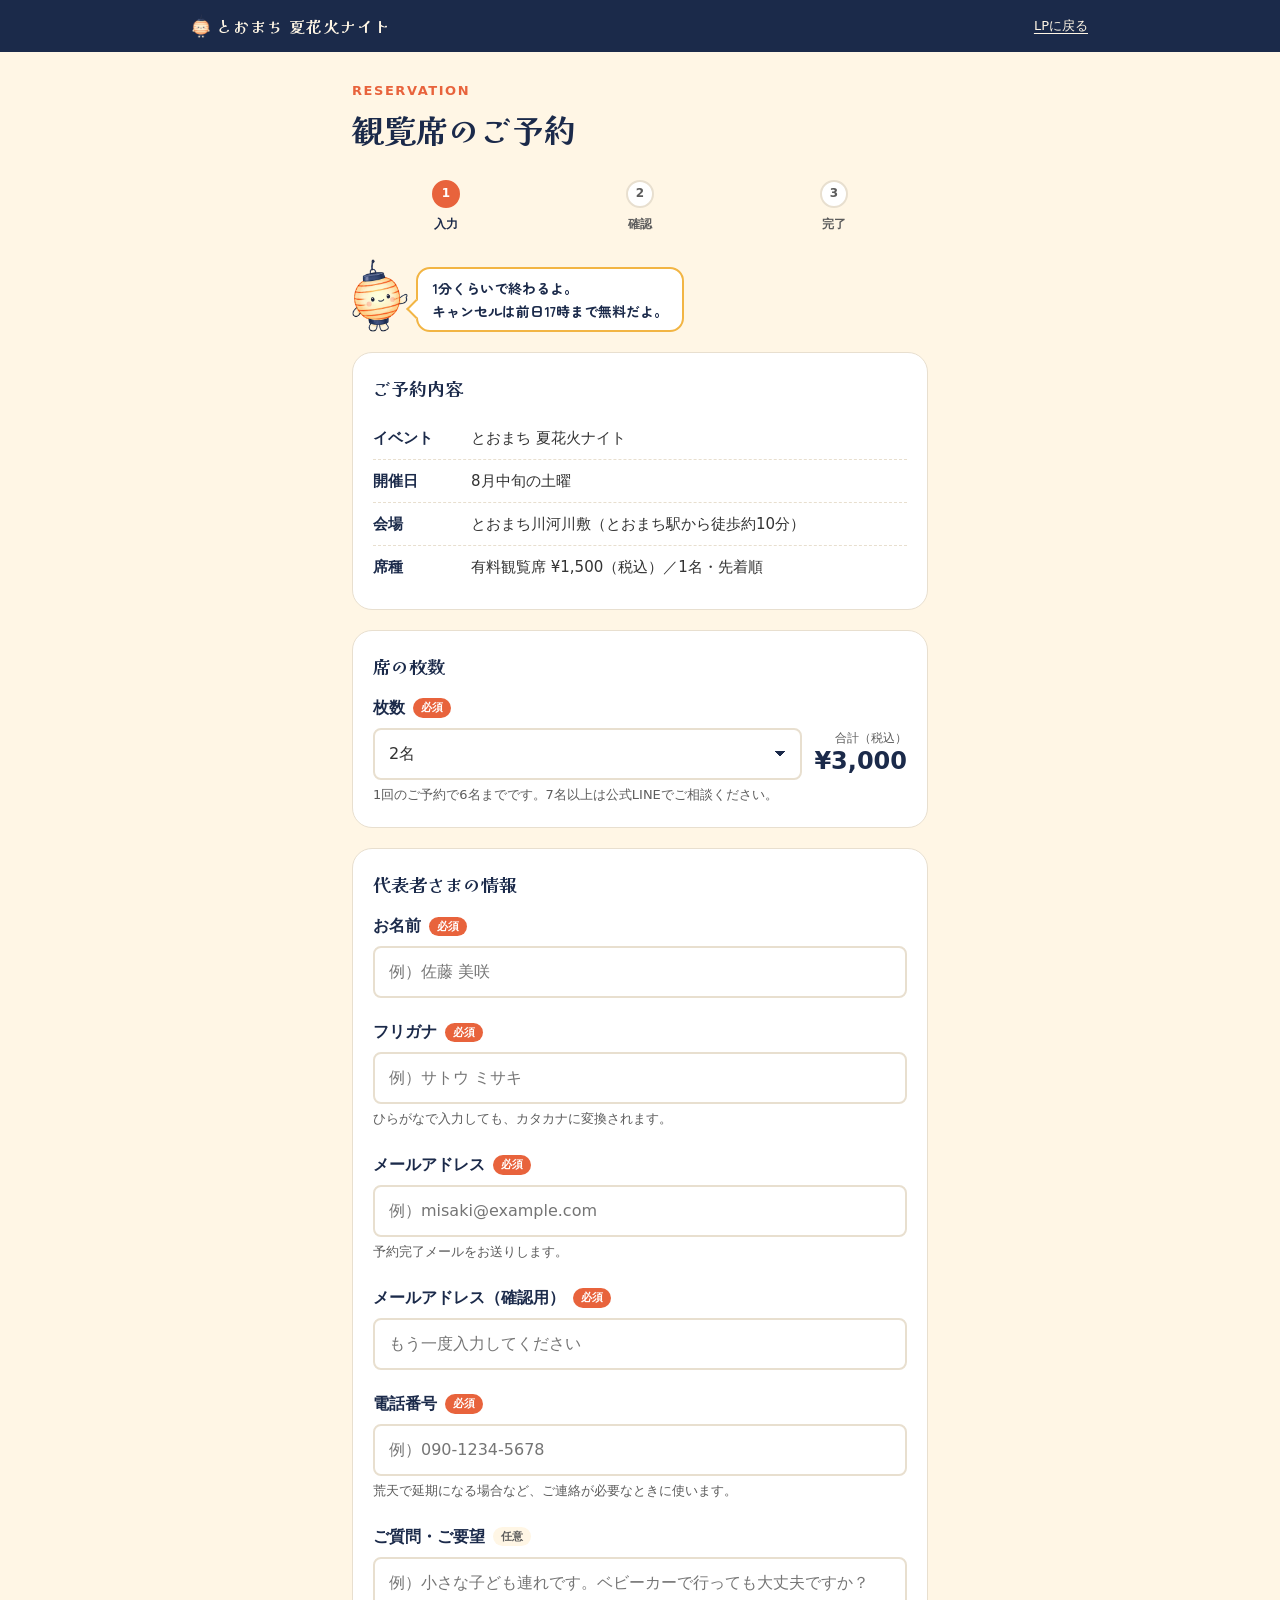
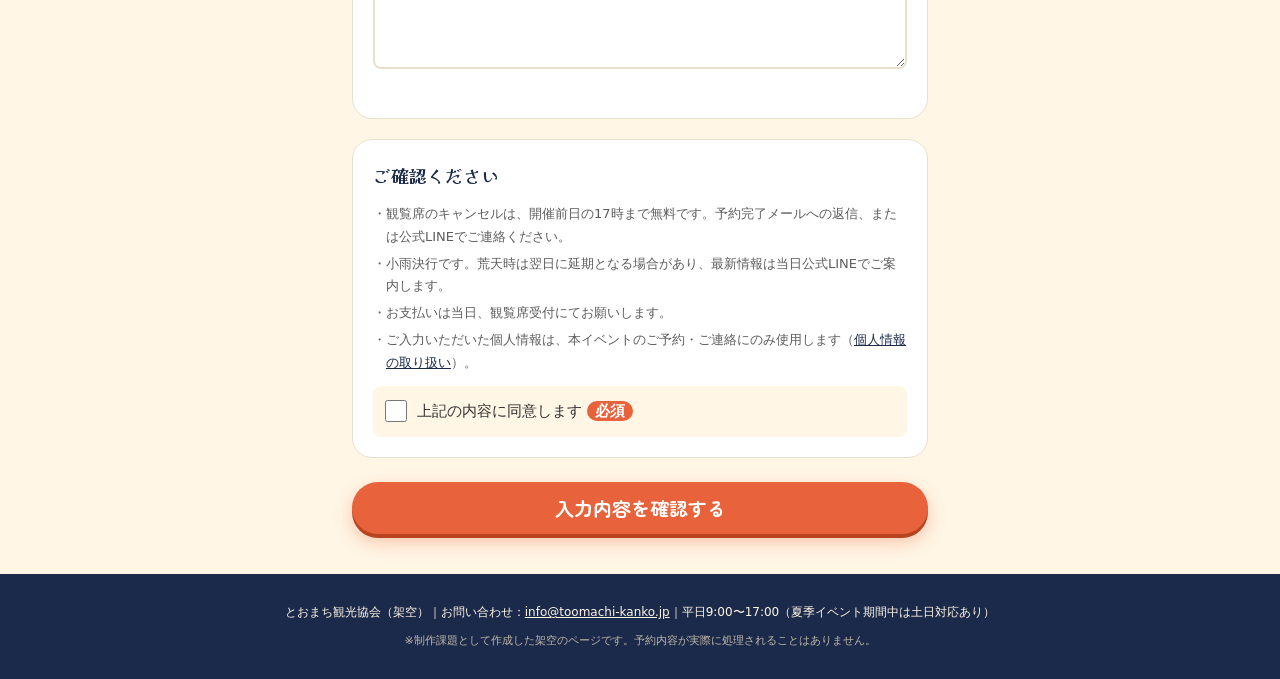
==== reserve.html @ 587643f8 "初回コミット" ====
<!DOCTYPE html>
<html lang="ja">
<head>
<meta charset="UTF-8">
<meta name="viewport" content="width=device-width, initial-scale=1">
<title>観覧席のご予約｜とおまち 夏花火ナイト</title>
<meta name="description" content="とおまち 夏花火ナイトの有料観覧席（¥1,500／1名・税込）のご予約ページです。前日17時までキャンセル無料。">
<meta name="robots" content="noindex">
<link rel="icon" href="favicon.ico" sizes="any">
<link rel="apple-touch-icon" href="images/apple-touch-icon.png">
<link rel="preconnect" href="https://fonts.googleapis.com">
<link rel="preconnect" href="https://fonts.gstatic.com" crossorigin>
<link href="https://fonts.googleapis.com/css2?family=Kaisei+Decol:wght@700&family=Zen+Maru+Gothic:wght@700&display=swap" rel="stylesheet">
<link rel="stylesheet" href="css/reserve.css">
<script src="js/reserve.js" defer></script>
</head>
<body>

<svg class="svg-sprite" width="0" height="0" aria-hidden="true">
  <defs>
    <symbol id="icon-line" viewBox="0 0 24 24">
      <rect width="24" height="24" rx="6" fill="#06C755"/>
      <path d="M12 5.5c-4.1 0-7.3 2.6-7.3 5.8 0 2.9 2.5 5.3 6 5.7l-.4 2.1c-.1.4.3.7.6.5l3.3-2.6c3-.6 5.1-2.9 5.1-5.7 0-3.2-3.2-5.8-7.3-5.8z" fill="#fff"/>
    </symbol>
  </defs>
</svg>

<header class="site-header">
  <div class="container">
    <a href="index.html" class="logo"><img src="images/tomorin-base.webp" width="347" height="480" alt="">とおまち 夏花火ナイト</a>
    <a href="index.html" class="back-link">LPに戻る</a>
  </div>
</header>

<main class="container">
  <div class="page-head">
    <p class="page-head__label">RESERVATION</p>
    <h1 id="page-title">観覧席のご予約</h1>
  </div>

  <ol class="steps" aria-label="予約の手順">
    <li data-step="input" aria-current="step">入力</li>
    <li data-step="confirm">確認</li>
    <li data-step="done">完了</li>
  </ol>

  <!-- 満席・受付終了のお知らせ（GASの残席がゼロのとき表示） -->
  <div class="notice" id="soldout-notice" role="status" hidden>
    <strong>有料観覧席は、予定数に達したため受付を終了しました。</strong><br>
    観覧エリアは予約なし・入場無料でご覧いただけます。宿泊のご相談は公式LINEで受け付けています。
  </div>

  <!-- ============ STEP 1：入力 ============ -->
  <section id="step-input" aria-labelledby="page-title">
    <div class="tomorin">
      <img src="images/tomorin-guide.webp" width="365" height="480" alt="">
      <p class="tomorin__bubble">1分くらいで終わるよ。<br>キャンセルは前日17時まで無料だよ。</p>
    </div>

    <div class="card">
      <h2 class="card__title">ご予約内容</h2>
      <dl>
        <div class="summary-row"><dt>イベント</dt><dd>とおまち 夏花火ナイト</dd></div>
        <div class="summary-row"><dt>開催日</dt><dd>8月中旬の土曜</dd></div>
        <div class="summary-row"><dt>会場</dt><dd>とおまち川河川敷（とおまち駅から徒歩約10分）</dd></div>
        <div class="summary-row"><dt>席種</dt><dd>有料観覧席 ¥1,500（税込）／1名・先着順</dd></div>
      </dl>
    </div>

    <div class="alert" id="error-summary" tabindex="-1" role="alert" hidden></div>

    <form id="reserve-form" novalidate>
      <div class="card">
        <h2 class="card__title">席の枚数</h2>
        <div class="field">
          <label class="field__label" for="seats">枚数 <span class="req">必須</span></label>
          <div class="seats">
            <select class="select" id="seats" name="seats" aria-describedby="seats-hint seats-error">
              <option value="1">1名</option>
              <option value="2" selected>2名</option>
              <option value="3">3名</option>
              <option value="4">4名</option>
              <option value="5">5名</option>
              <option value="6">6名</option>
            </select>
            <p class="total" aria-live="polite">
              <small>合計（税込）</small>
              <strong id="total-price">¥3,000</strong>
            </p>
          </div>
          <p class="field__hint" id="seats-hint">1回のご予約で6名までです。7名以上は公式LINEでご相談ください。</p>
          <p class="field__error" id="seats-error"></p>
        </div>
      </div>

      <div class="card">
        <h2 class="card__title">代表者さまの情報</h2>

        <div class="field">
          <label class="field__label" for="name">お名前 <span class="req">必須</span></label>
          <input class="input" id="name" name="name" type="text" autocomplete="name" placeholder="例）佐藤 美咲" maxlength="50" aria-describedby="name-error">
          <p class="field__error" id="name-error"></p>
        </div>

        <div class="field">
          <label class="field__label" for="kana">フリガナ <span class="req">必須</span></label>
          <input class="input" id="kana" name="kana" type="text" autocomplete="off" placeholder="例）サトウ ミサキ" maxlength="50" aria-describedby="kana-hint kana-error">
          <p class="field__hint" id="kana-hint">ひらがなで入力しても、カタカナに変換されます。</p>
          <p class="field__error" id="kana-error"></p>
        </div>

        <div class="field">
          <label class="field__label" for="email">メールアドレス <span class="req">必須</span></label>
          <input class="input" id="email" name="email" type="email" inputmode="email" autocomplete="email" placeholder="例）misaki@example.com" maxlength="254" aria-describedby="email-hint email-error">
          <p class="field__hint" id="email-hint">予約完了メールをお送りします。</p>
          <p class="field__error" id="email-error"></p>
        </div>

        <div class="field">
          <label class="field__label" for="email2">メールアドレス（確認用） <span class="req">必須</span></label>
          <input class="input" id="email2" name="email2" type="email" inputmode="email" autocomplete="off" placeholder="もう一度入力してください" maxlength="254" aria-describedby="email2-error">
          <p class="field__error" id="email2-error"></p>
        </div>

        <div class="field">
          <label class="field__label" for="tel">電話番号 <span class="req">必須</span></label>
          <input class="input" id="tel" name="tel" type="tel" inputmode="tel" autocomplete="tel" placeholder="例）090-1234-5678" maxlength="20" aria-describedby="tel-hint tel-error">
          <p class="field__hint" id="tel-hint">荒天で延期になる場合など、ご連絡が必要なときに使います。</p>
          <p class="field__error" id="tel-error"></p>
        </div>

        <div class="field">
          <label class="field__label" for="note">ご質問・ご要望 <span class="opt">任意</span></label>
          <textarea class="textarea" id="note" name="note" maxlength="500" placeholder="例）小さな子ども連れです。ベビーカーで行っても大丈夫ですか？" aria-describedby="note-error"></textarea>
          <p class="field__error" id="note-error"></p>
        </div>

        <!-- 迷惑送信対策：人には見えない欄。入力があれば送信しない -->
        <div class="hp" aria-hidden="true">
          <label for="website">ウェブサイト</label>
          <input id="website" name="website" type="text" tabindex="-1" autocomplete="off">
        </div>
      </div>

      <div class="card">
        <h2 class="card__title">ご確認ください</h2>
        <ul class="policy">
          <li>観覧席のキャンセルは、開催前日の17時まで無料です。予約完了メールへの返信、または公式LINEでご連絡ください。</li>
          <li>小雨決行です。荒天時は翌日に延期となる場合があり、最新情報は当日公式LINEでご案内します。</li>
          <li>お支払いは当日、観覧席受付にてお願いします。</li>
          <li>ご入力いただいた個人情報は、本イベントのご予約・ご連絡にのみ使用します（<!-- 公開時はプライバシーポリシーのページURLに差し替え --><a href="#">個人情報の取り扱い</a>）。</li>
        </ul>
        <div class="field">
          <label class="check" for="agree">
            <input id="agree" name="agree" type="checkbox" aria-describedby="agree-error">
            <span>上記の内容に同意します <span class="req">必須</span></span>
          </label>
          <p class="field__error" id="agree-error"></p>
        </div>
      </div>

      <div class="btn-row">
        <button class="btn btn--seat" type="submit" id="to-confirm">入力内容を確認する</button>
      </div>
    </form>
  </section>

  <!-- ============ STEP 2：確認 ============ -->
  <section id="step-confirm" aria-labelledby="confirm-title" hidden>
    <div class="card">
      <h2 class="card__title" id="confirm-title" tabindex="-1">この内容で予約します</h2>
      <dl class="confirm-list" id="confirm-list"></dl>
      <p class="confirm-total"><span>合計（税込）</span><strong id="confirm-total"></strong></p>
    </div>

    <div class="alert" id="send-error" tabindex="-1" role="alert" hidden></div>

    <div class="btn-row btn-row--2">
      <button class="btn btn--ghost" type="button" id="back-to-input">修正する</button>
      <button class="btn btn--seat" type="button" id="submit-btn">
        <span class="btn__label">席を予約する</span>
      </button>
    </div>
    <p class="btn-note">※前日17時までキャンセル無料・先着順</p>
  </section>

  <!-- ============ STEP 3：完了 ============ -->
  <section id="step-done" aria-labelledby="done-title" hidden>
    <div class="card done">
      <img class="done__tomorin" src="images/tomorin-smile.webp" width="337" height="480" alt="">
      <h2 id="done-title" tabindex="-1">ご予約ありがとう<br>ございます。<br>当日、待ってるね。</h2>
      <p class="done__id">予約番号<strong id="done-id"></strong></p>
      <p><span id="done-email"></span> に、予約完了メールをお送りしました。</p>
      <p class="field__hint">メールが届かない場合は、迷惑メールフォルダもご確認ください。</p>

      <div class="next-stay card">
        <h3 class="card__title">泊まって、夜もゆっくりしませんか？</h3>
        <p class="field__hint next-stay__text">町の宿は数に限りがあります。気になる宿があれば、公式LINEで空室・プランをご案内します。</p>
        <a class="btn btn--line" data-line href="#">
          <svg width="22" height="22" aria-hidden="true"><use href="#icon-line"/></svg>
          LINEで宿を相談する
        </a>
      </div>

      <div class="btn-row">
        <a class="btn btn--ghost" href="index.html">LPに戻る</a>
      </div>
    </div>
  </section>
</main>

<footer class="site-footer">
  <p>とおまち観光協会（架空）｜お問い合わせ：<a href="mailto:info@toomachi-kanko.jp">info@toomachi-kanko.jp</a>｜平日9:00〜17:00（夏季イベント期間中は土日対応あり）</p>
  <p class="fiction-note">※制作課題として作成した架空のページです。予約内容が実際に処理されることはありません。</p>
</footer>

</body>
</html>
---- css/reserve.css ----
/* とおまち 夏花火ナイト：予約ページのスタイル（reserve.html） */

/* =========================================================
   デザインシステム（index.html と共通の値）
   ========================================================= */
:root {
  --color-primary: #1B2A4A;
  --color-secondary: #FFF6E5;
  --color-accent: #E8633C;
  --color-accent2: #F2B544;
  --color-text: #333333;
  --color-line: #06C755;
  --color-white: #FFFFFF;
  --color-muted: #5C5C5C;
  --color-border: #E8DFCF;
  --color-error: #C0392B;
  --color-error-bg: #FDEDEA;

  --font-base: system-ui, "Hiragino Sans", "Hiragino Kaku Gothic ProN", "Noto Sans JP", Meiryo, sans-serif;
  --font-heading: "Kaisei Decol", "Hiragino Mincho ProN", "Yu Mincho", serif;
  --font-round: "Zen Maru Gothic", var(--font-base);
  --radius-s: 8px;
  --radius-m: 14px;
  --radius-l: 20px;
  --gutter: 20px;
}
*, *::before, *::after { box-sizing: border-box; }
html { -webkit-text-size-adjust: 100%; }
@media (prefers-reduced-motion: reduce) {
  *, *::before, *::after { transition: none !important; animation: none !important; }
}
body {
  margin: 0;
  font-family: var(--font-base);
  font-size: 16px;
  line-height: 1.75;
  color: var(--color-text);
  background: var(--color-secondary);
}
img { display: block; max-width: 100%; }
h1, h2, h3, p, ul, ol, dl, dd, figure { margin: 0; }
ul, ol { padding: 0; list-style: none; }
[hidden] { display: none !important; }
.visually-hidden {
  position: absolute !important; width: 1px; height: 1px;
  overflow: hidden; clip: rect(0 0 0 0); white-space: nowrap;
}
.container { width: 100%; max-width: 640px; margin: 0 auto; padding: 0 var(--gutter); }

/* ヘッダー */
.site-header { background: var(--color-primary); height: 52px; }
.site-header .container { height: 100%; display: flex; align-items: center; justify-content: space-between; max-width: 960px; }
.logo {
  color: var(--color-secondary); font-family: var(--font-heading); font-weight: 700;
  font-size: 1rem; letter-spacing: 0.06em; text-decoration: none;
  display: flex; align-items: center; gap: 6px;
}
.logo img { width: 18px; height: auto; }
.back-link { color: var(--color-secondary); font-size: 0.8125rem; text-decoration: underline; text-underline-offset: 3px; }

/* ページ見出し */
.page-head { padding: 28px 0 8px; }
.page-head__label { font-size: 0.8125rem; font-weight: 700; letter-spacing: 0.12em; color: var(--color-accent); }
.page-head h1 { font-family: var(--font-heading); font-size: 1.625rem; line-height: 1.4; color: var(--color-primary); margin-top: 4px; }

/* ステップ表示 */
.steps { display: grid; grid-template-columns: repeat(3, 1fr); gap: 6px; margin: 20px 0 24px; counter-reset: step; }
.steps li {
  position: relative; text-align: center; font-size: 0.75rem; font-weight: 700;
  color: var(--color-muted); padding-top: 34px;
}
.steps li::before {
  counter-increment: step; content: counter(step);
  position: absolute; top: 0; left: 50%; transform: translateX(-50%);
  width: 28px; height: 28px; border-radius: 50%;
  display: grid; place-items: center;
  background: var(--color-white); border: 2px solid var(--color-border); color: var(--color-muted);
}
.steps li[aria-current="step"] { color: var(--color-primary); }
.steps li[aria-current="step"]::before { background: var(--color-accent); border-color: var(--color-accent); color: var(--color-white); }
.steps li.is-done::before { content: "✓"; background: var(--color-primary); border-color: var(--color-primary); color: var(--color-white); }

/* カード */
.card { background: var(--color-white); border-radius: var(--radius-l); border: 1px solid var(--color-border); padding: 20px; margin-bottom: 20px; }
.card__title { font-family: var(--font-heading); font-size: 1.125rem; color: var(--color-primary); margin-bottom: 12px; }

/* イベント概要 */
.summary-row { display: grid; grid-template-columns: 6em 1fr; gap: 8px; padding: 8px 0; border-bottom: 1px dashed var(--color-border); font-size: 0.9375rem; }
.summary-row:last-child { border-bottom: none; }
.summary-row dt { font-weight: 700; color: var(--color-primary); }

/* ともりん */
.tomorin { display: flex; align-items: flex-end; gap: 8px; margin-bottom: 20px; }
.tomorin img { width: 56px; height: auto; flex-shrink: 0; }
.tomorin__bubble {
  position: relative; background: var(--color-white); color: var(--color-primary);
  border: 2px solid var(--color-accent2); border-radius: var(--radius-m);
  padding: 8px 14px; font-family: var(--font-round); font-weight: 700; font-size: 0.875rem; line-height: 1.6;
}
.tomorin__bubble::before {
  content: ""; position: absolute; left: -9px; bottom: 14px; width: 14px; height: 14px;
  background: var(--color-white); border-left: 2px solid var(--color-accent2); border-bottom: 2px solid var(--color-accent2);
  transform: rotate(45deg);
}

/* フォーム */
.field { margin-bottom: 20px; }
.field:last-child { margin-bottom: 0; }
.field__label { display: flex; align-items: center; gap: 8px; font-weight: 700; color: var(--color-primary); margin-bottom: 6px; }
.req, .opt { font-size: 0.6875rem; font-weight: 700; padding: 1px 8px; border-radius: 999px; line-height: 1.6; }
.req { background: var(--color-accent); color: var(--color-white); }
.opt { background: var(--color-secondary); color: var(--color-muted); }
.field__hint { font-size: 0.8125rem; color: var(--color-muted); margin-top: 4px; }
.input, .select, .textarea {
  width: 100%; min-height: 48px; padding: 10px 14px;
  font: inherit; font-size: 16px; /* iOSのズーム防止 */
  color: var(--color-text); background: var(--color-white);
  border: 2px solid var(--color-border); border-radius: var(--radius-s);
  transition: border-color 0.15s ease, box-shadow 0.15s ease;
}
.textarea { min-height: 112px; resize: vertical; }
.select {
  appearance: none;
  background-image: linear-gradient(45deg, transparent 50%, var(--color-primary) 50%), linear-gradient(135deg, var(--color-primary) 50%, transparent 50%);
  background-position: calc(100% - 20px) 50%, calc(100% - 14px) 50%;
  background-size: 6px 6px; background-repeat: no-repeat; padding-right: 40px;
}
.input:focus, .select:focus, .textarea:focus { outline: none; border-color: var(--color-primary); box-shadow: 0 0 0 3px rgba(242, 181, 68, 0.5); }
[aria-invalid="true"] { border-color: var(--color-error) !important; background-color: var(--color-error-bg); }
.field__error { display: flex; gap: 4px; color: var(--color-error); font-size: 0.8125rem; font-weight: 700; margin-top: 6px; }
.field__error::before { content: "!"; flex-shrink: 0; width: 18px; height: 18px; border-radius: 50%; background: var(--color-error); color: #fff; font-size: 0.75rem; display: grid; place-items: center; margin-top: 2px; }
.field__error:empty { display: none; }

/* 枚数と合計 */
.seats { display: grid; grid-template-columns: 1fr auto; gap: 12px; align-items: center; }
.total {
  text-align: right; color: var(--color-primary); font-weight: 700; line-height: 1.3;
}
.total small { display: block; font-size: 0.75rem; color: var(--color-muted); font-weight: 400; }
.total strong { font-size: 1.5rem; }

/* チェックボックス */
.check { display: flex; gap: 10px; align-items: flex-start; cursor: pointer; padding: 12px; border-radius: var(--radius-s); background: var(--color-secondary); }
.check input { width: 22px; height: 22px; margin: 2px 0 0; accent-color: var(--color-accent); flex-shrink: 0; }
.check span { font-size: 0.9375rem; }
.policy { font-size: 0.8125rem; color: var(--color-muted); margin: 0 0 12px; display: grid; gap: 4px; }
.policy li { padding-left: 1em; text-indent: -1em; }
.policy li::before { content: "・"; }
.policy a { color: var(--color-primary); }

/* 迷惑送信対策（人には見えない入力欄） */
.hp { position: absolute; left: -9999px; width: 1px; height: 1px; overflow: hidden; }

/* エラーまとめ */
.alert {
  border-radius: var(--radius-m); padding: 14px 16px; margin-bottom: 20px;
  background: var(--color-error-bg); color: var(--color-error); border: 2px solid var(--color-error);
  font-weight: 700; font-size: 0.9375rem;
}
.alert:focus { outline: 3px solid var(--color-accent2); outline-offset: 2px; }
.alert ul { margin-top: 6px; font-weight: 400; font-size: 0.875rem; }
.alert a { color: var(--color-error); }
.notice {
  border-radius: var(--radius-m); padding: 14px 16px; margin-bottom: 20px;
  background: var(--color-white); border: 2px solid var(--color-accent2); color: var(--color-primary); font-size: 0.9375rem;
}

/* ボタン */
.btn {
  display: flex; align-items: center; justify-content: center; gap: 8px;
  width: 100%; min-height: 52px; padding: 12px 20px; border-radius: 999px;
  font-family: var(--font-round); font-weight: 700; font-size: 1.0625rem; line-height: 1.3;
  text-decoration: none; cursor: pointer; border: 2px solid transparent;
  transition: transform 0.12s ease, box-shadow 0.12s ease, opacity 0.2s ease;
  -webkit-tap-highlight-color: transparent;
}
@media (hover: hover) {
  .btn:not([disabled]):hover { transform: translateY(-2px); }
}
.btn:active { transform: scale(0.97); }
.btn:focus-visible { outline: 3px solid var(--color-accent2); outline-offset: 3px; }
.btn[disabled] { opacity: 0.6; cursor: not-allowed; transform: none; }
.btn--seat { background: var(--color-accent); color: var(--color-white); font-size: 1.1875rem; box-shadow: 0 4px 0 #B8441F, 0 8px 18px rgba(232, 99, 60, 0.35); }
.btn--ghost { background: var(--color-white); color: var(--color-primary); border-color: var(--color-primary); }
.btn--line { background: var(--color-white); color: var(--color-primary); border-color: var(--color-line); }
.btn-row { display: grid; gap: 14px; margin-top: 24px; }
.btn-note { font-size: 0.75rem; color: var(--color-muted); margin-top: 8px; text-align: center; }

/* 送信中スピナー */
.spinner { width: 18px; height: 18px; border-radius: 50%; border: 3px solid rgba(255,255,255,.5); border-top-color: #fff; animation: spin 0.8s linear infinite; }
@keyframes spin { to { transform: rotate(360deg); } }

/* 確認画面 */
.confirm-list .summary-row { grid-template-columns: 7.5em 1fr; }
.confirm-list dd { word-break: break-all; white-space: pre-wrap; }
.confirm-total { display: flex; justify-content: space-between; align-items: baseline; margin-top: 12px; padding-top: 12px; border-top: 2px solid var(--color-primary); color: var(--color-primary); font-weight: 700; }
.confirm-total strong { font-size: 1.5rem; }

/* 完了画面 */
.done { text-align: center; }
.done img.done__tomorin { width: 96px; height: auto; margin: 0 auto 12px; }
.done h2 { font-family: var(--font-heading); font-size: 1.375rem; color: var(--color-primary); line-height: 1.5; margin-bottom: 12px; }
.done__id { display: inline-block; margin: 12px 0 4px; padding: 10px 20px; border-radius: var(--radius-m); background: var(--color-secondary); color: var(--color-primary); font-weight: 700; }
.done__id strong { font-size: 1.375rem; letter-spacing: 0.08em; margin-left: 6px; }
.done p { font-size: 0.9375rem; }
.next-stay { text-align: left; margin-top: 24px; }
.next-stay .card__title { margin-bottom: 6px; }

/* フッター */
.site-footer { background: var(--color-primary); color: var(--color-secondary); padding: 28px 0; margin-top: 40px; font-size: 0.75rem; text-align: center; }
.site-footer a { color: var(--color-secondary); }

@media (min-width: 640px) {
  :root { --gutter: 32px; }
  .page-head h1 { font-size: 2rem; }
  .btn-row--2 { grid-template-columns: 1fr 1.4fr; }
}

/* アイコン用SVGの置き場（画面には出さない） */
.svg-sprite { position: absolute; width: 0; height: 0; overflow: hidden; }
.next-stay__text { margin-bottom: 14px; }
.fiction-note { margin-top: 8px; font-size: 0.6875rem; color: #BFB8A8; }
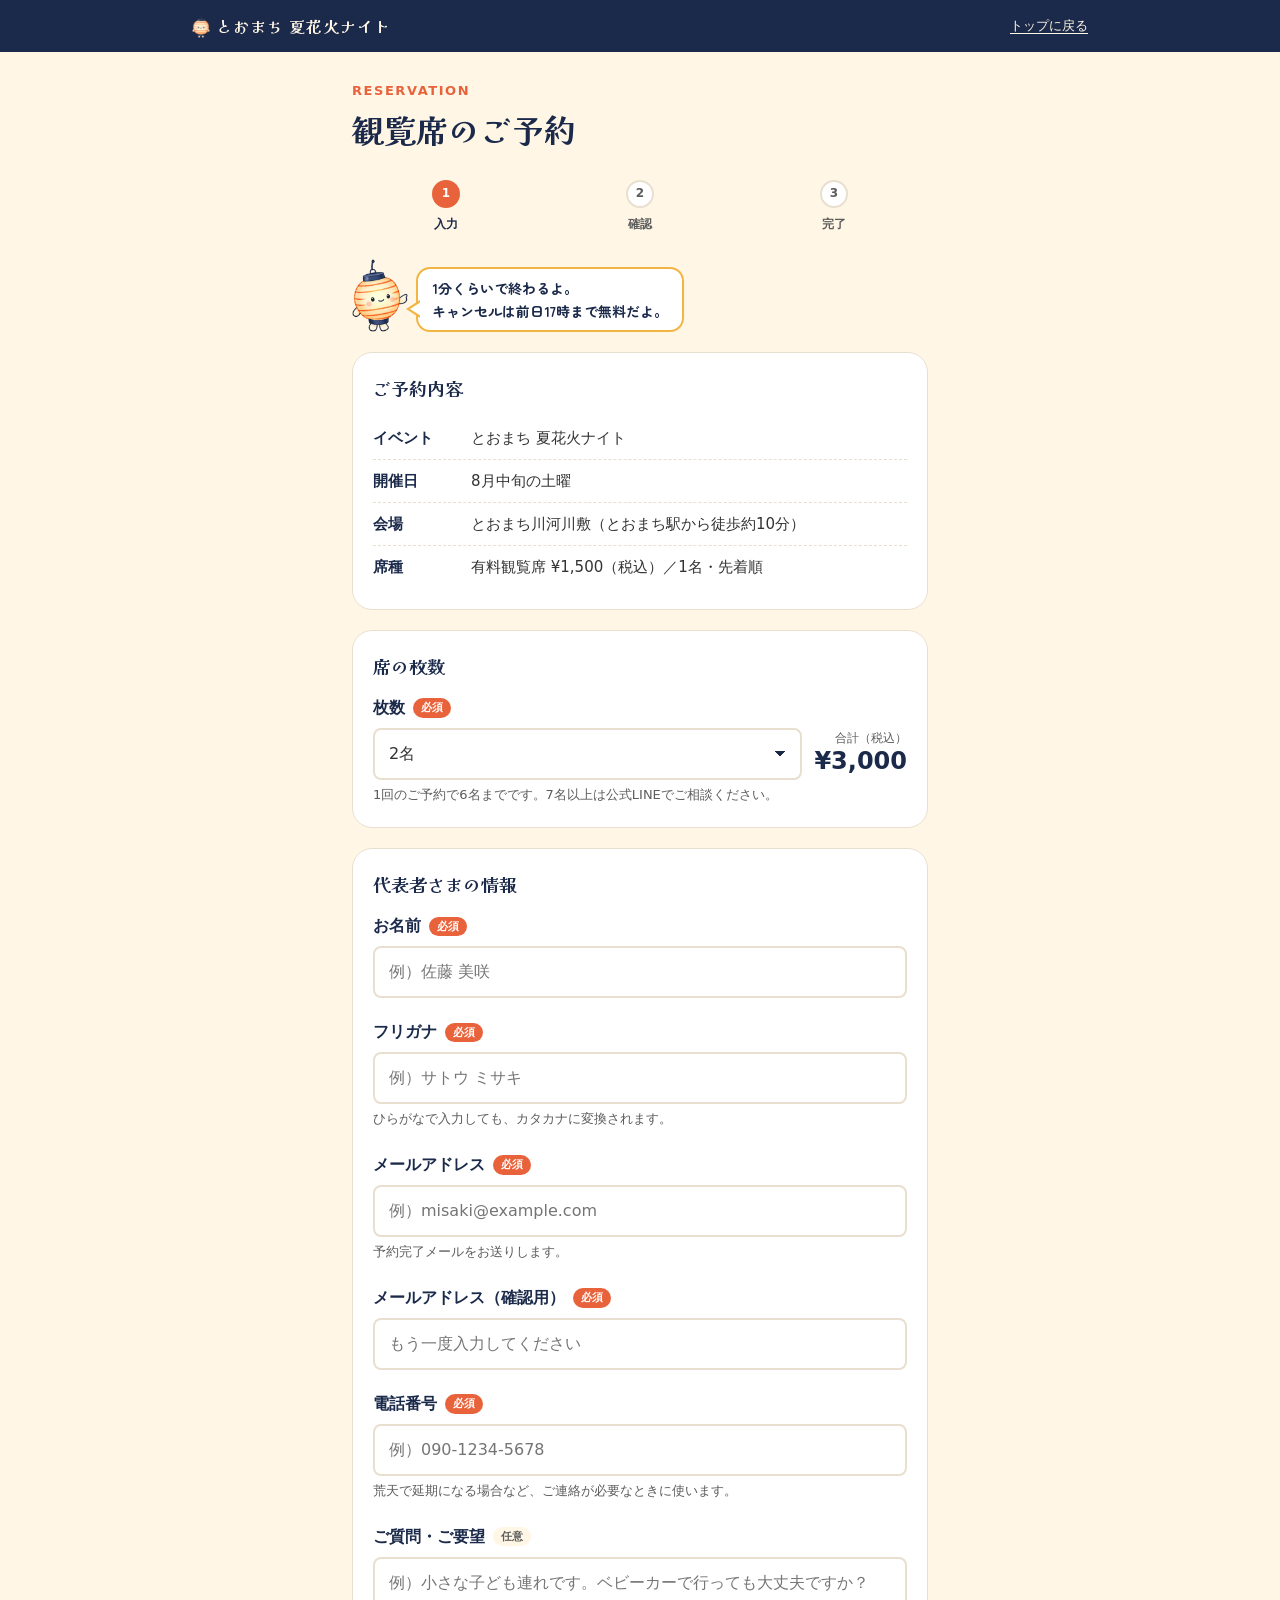
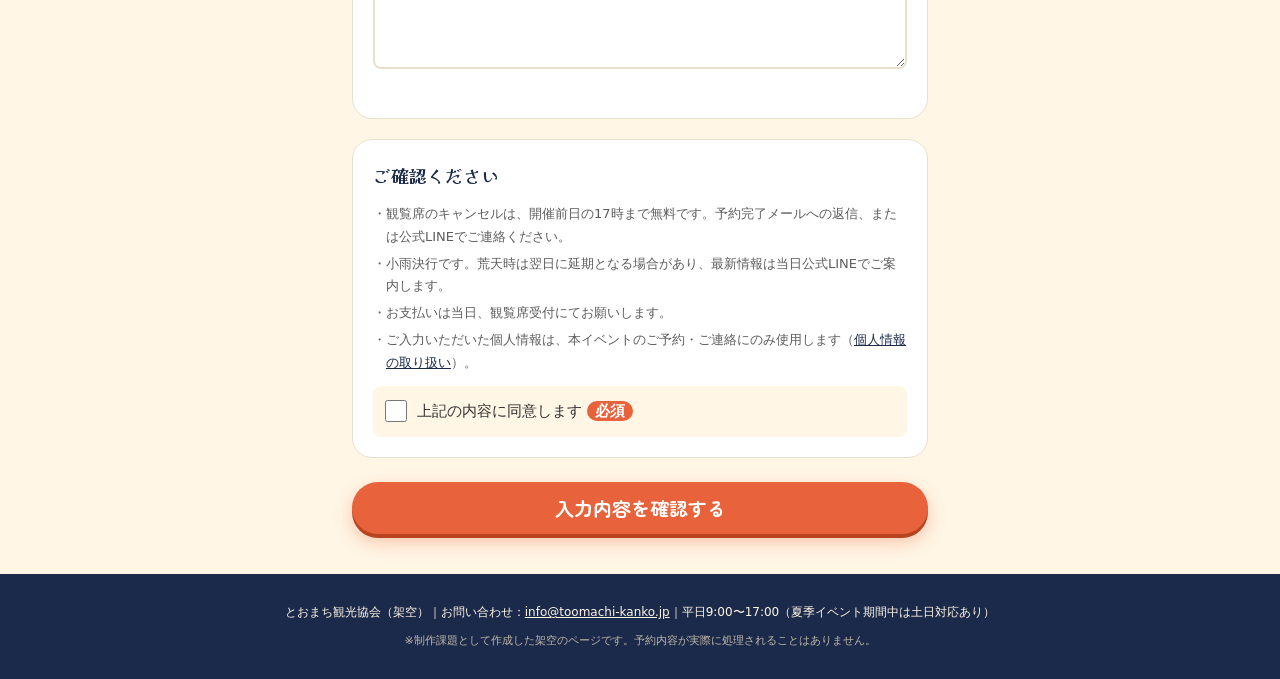
==== commit be862ce6: "修正" ====
--- a/reserve.html
+++ b/reserve.html
@@ -28,7 +28,7 @@
 <header class="site-header">
   <div class="container">
     <a href="index.html" class="logo"><img src="images/tomorin-base.webp" width="347" height="480" alt="">とおまち 夏花火ナイト</a>
-    <a href="index.html" class="back-link">LPに戻る</a>
+    <a href="index.html" class="back-link">トップに戻る</a>
   </div>
 </header>
 
@@ -203,7 +203,7 @@
       </div>
 
       <div class="btn-row">
-        <a class="btn btn--ghost" href="index.html">LPに戻る</a>
+        <a class="btn btn--ghost" href="index.html">トップに戻る</a>
       </div>
     </div>
   </section>
--- a/css/reserve.css
+++ b/css/reserve.css
@@ -97,11 +97,18 @@
   border: 2px solid var(--color-accent2); border-radius: var(--radius-m);
   padding: 8px 14px; font-family: var(--font-round); font-weight: 700; font-size: 0.875rem; line-height: 1.6;
 }
-.tomorin__bubble::before {
-  content: ""; position: absolute; left: -9px; bottom: 14px; width: 14px; height: 14px;
-  background: var(--color-white); border-left: 2px solid var(--color-accent2); border-bottom: 2px solid var(--color-accent2);
-  transform: rotate(45deg);
-}
+/* 吹き出しの三角：枠線色の三角（外）＋白い三角（内）を重ね、枠線を三角の先まで1本につなげる
+   外：先端 -12px／根元は枠線に2px食い込む　内：枠線の太さ2px分だけ内側にずらし、根元で枠線を隠す */
+.tomorin__bubble::before,
+.tomorin__bubble::after {
+  content: "";
+  position: absolute;
+  width: 0; height: 0;
+  border-style: solid;
+  border-color: transparent;
+}
+.tomorin__bubble::before { left: -12px; bottom: 12px; border-width: 9px 14px 9px 0; border-right-color: var(--color-accent2); }
+.tomorin__bubble::after  { left: -8px;  bottom: 14px; border-width: 7px 11px 7px 0; border-right-color: var(--color-white); }
 
 /* フォーム */
 .field { margin-bottom: 20px; }
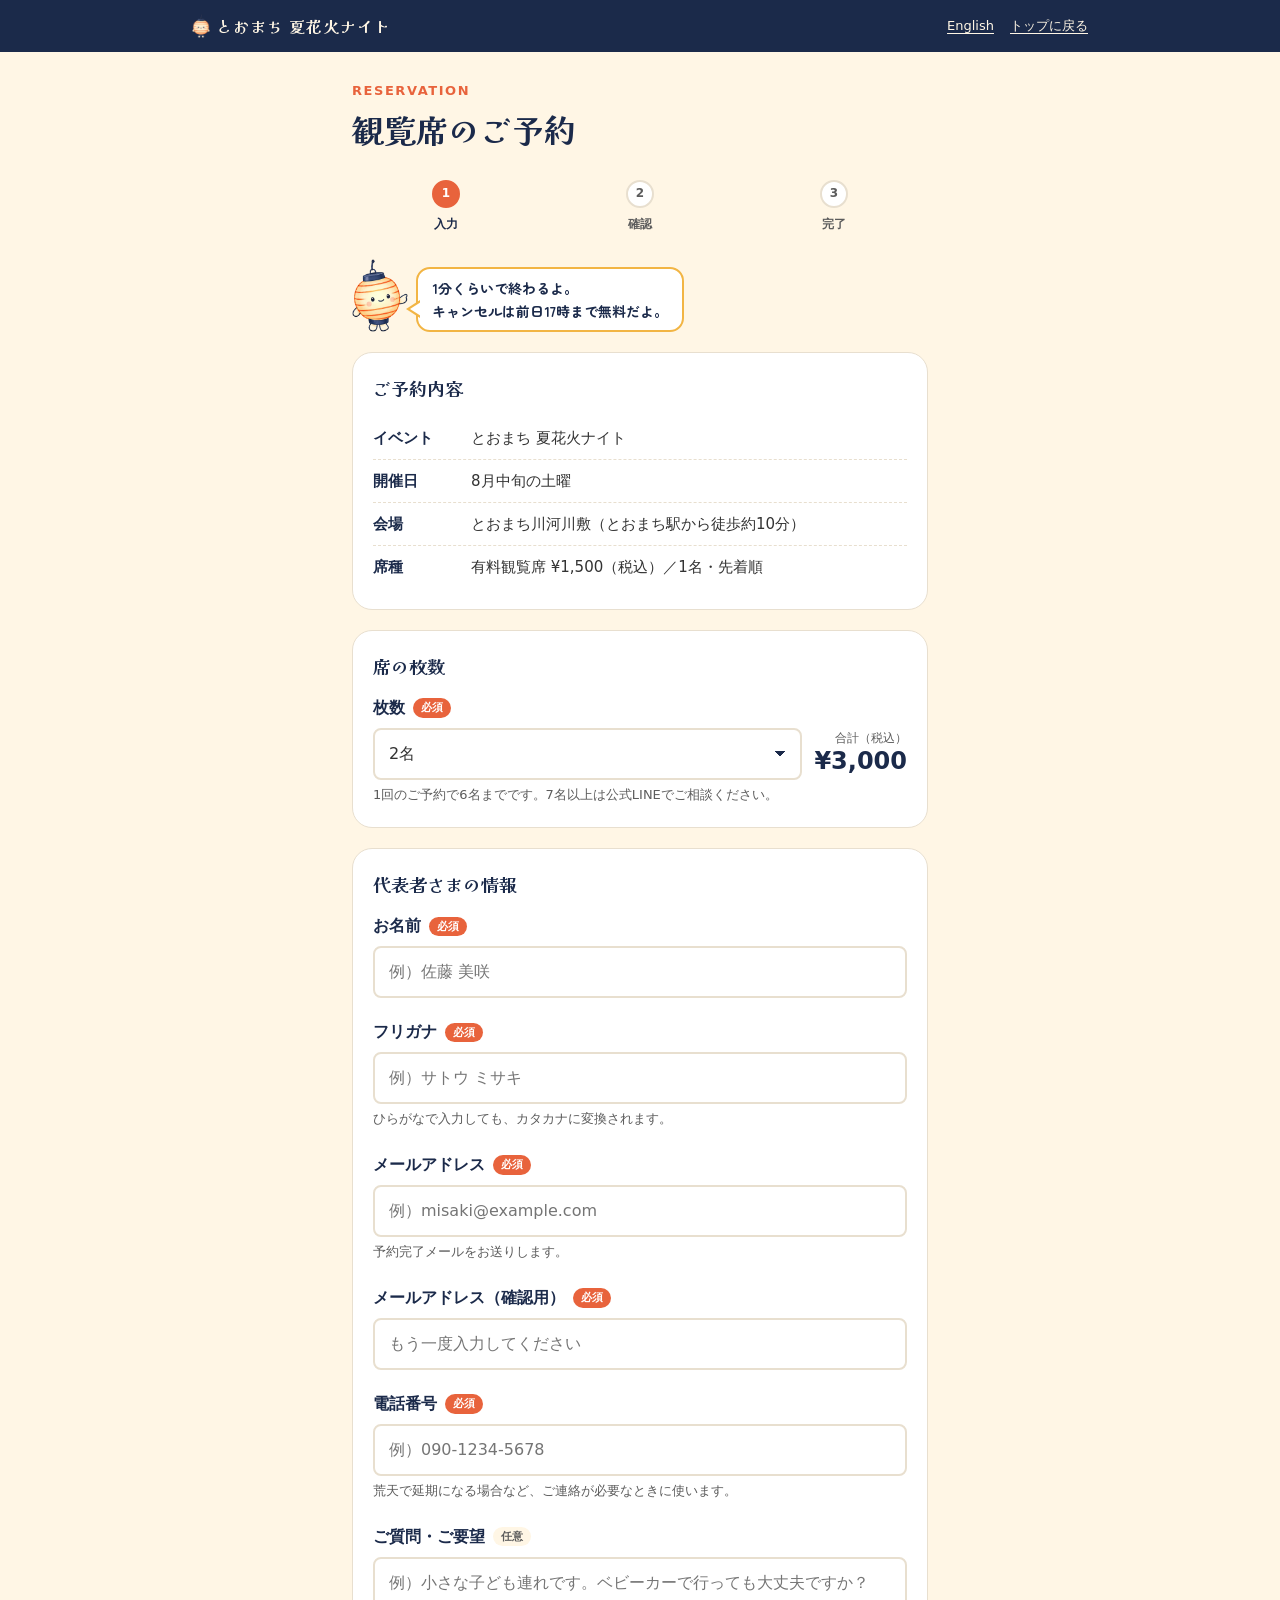
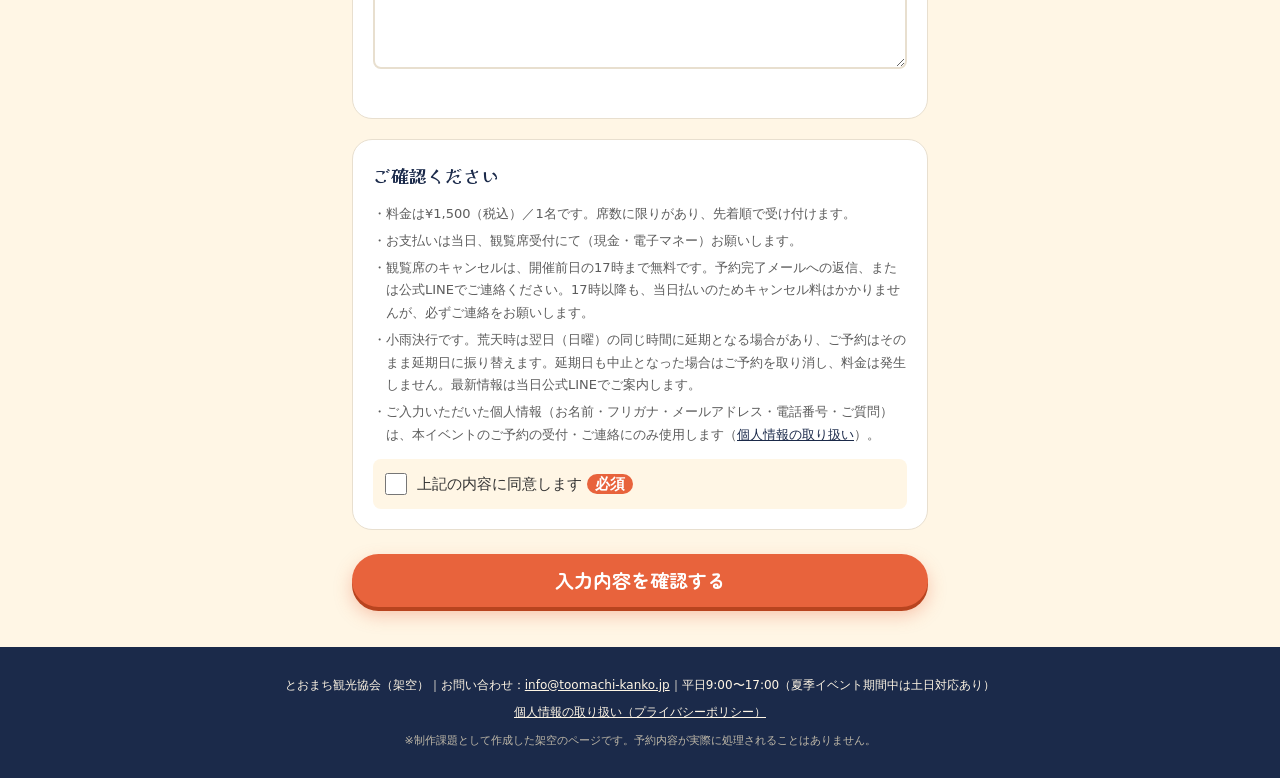
==== commit d12f3fc1: "修正" ====
--- a/reserve.html
+++ b/reserve.html
@@ -6,6 +6,8 @@
 <title>観覧席のご予約｜とおまち 夏花火ナイト</title>
 <meta name="description" content="とおまち 夏花火ナイトの有料観覧席（¥1,500／1名・税込）のご予約ページです。前日17時までキャンセル無料。">
 <meta name="robots" content="noindex">
+<link rel="alternate" hreflang="ja" href="https://hitomi0521-source.github.io/toomachi-lp/reserve.html">
+<link rel="alternate" hreflang="en" href="https://hitomi0521-source.github.io/toomachi-lp/en/reserve.html">
 <link rel="icon" href="favicon.ico" sizes="any">
 <link rel="apple-touch-icon" href="images/apple-touch-icon.png">
 <link rel="preconnect" href="https://fonts.googleapis.com">
@@ -28,7 +30,10 @@
 <header class="site-header">
   <div class="container">
     <a href="index.html" class="logo"><img src="images/tomorin-base.webp" width="347" height="480" alt="">とおまち 夏花火ナイト</a>
-    <a href="index.html" class="back-link">トップに戻る</a>
+    <div class="header-nav">
+      <a href="en/reserve.html" class="back-link" hreflang="en" lang="en">English</a>
+      <a href="index.html" class="back-link">トップに戻る</a>
+    </div>
   </div>
 </header>
 
@@ -145,10 +150,11 @@
       <div class="card">
         <h2 class="card__title">ご確認ください</h2>
         <ul class="policy">
-          <li>観覧席のキャンセルは、開催前日の17時まで無料です。予約完了メールへの返信、または公式LINEでご連絡ください。</li>
-          <li>小雨決行です。荒天時は翌日に延期となる場合があり、最新情報は当日公式LINEでご案内します。</li>
-          <li>お支払いは当日、観覧席受付にてお願いします。</li>
-          <li>ご入力いただいた個人情報は、本イベントのご予約・ご連絡にのみ使用します（<!-- 公開時はプライバシーポリシーのページURLに差し替え --><a href="#">個人情報の取り扱い</a>）。</li>
+          <li>料金は¥1,500（税込）／1名です。席数に限りがあり、先着順で受け付けます。</li>
+          <li>お支払いは当日、観覧席受付にて（現金・電子マネー）お願いします。</li>
+          <li>観覧席のキャンセルは、開催前日の17時まで無料です。予約完了メールへの返信、または公式LINEでご連絡ください。17時以降も、当日払いのためキャンセル料はかかりませんが、必ずご連絡をお願いします。</li>
+          <li>小雨決行です。荒天時は翌日（日曜）の同じ時間に延期となる場合があり、ご予約はそのまま延期日に振り替えます。延期日も中止となった場合はご予約を取り消し、料金は発生しません。最新情報は当日公式LINEでご案内します。</li>
+          <li>ご入力いただいた個人情報（お名前・フリガナ・メールアドレス・電話番号・ご質問）は、本イベントのご予約の受付・ご連絡にのみ使用します（<a href="privacy.html">個人情報の取り扱い</a>）。</li>
         </ul>
         <div class="field">
           <label class="check" for="agree">
@@ -211,6 +217,7 @@
 
 <footer class="site-footer">
   <p>とおまち観光協会（架空）｜お問い合わせ：<a href="mailto:info@toomachi-kanko.jp">info@toomachi-kanko.jp</a>｜平日9:00〜17:00（夏季イベント期間中は土日対応あり）</p>
+  <p class="footer-links"><a href="privacy.html">個人情報の取り扱い（プライバシーポリシー）</a></p>
   <p class="fiction-note">※制作課題として作成した架空のページです。予約内容が実際に処理されることはありません。</p>
 </footer>
 
--- a/css/reserve.css
+++ b/css/reserve.css
@@ -227,3 +227,28 @@
 .svg-sprite { position: absolute; width: 0; height: 0; overflow: hidden; }
 .next-stay__text { margin-bottom: 14px; }
 .fiction-note { margin-top: 8px; font-size: 0.6875rem; color: #BFB8A8; }
+
+/* ヘッダー右側（English・トップに戻る） */
+.header-nav { display: flex; align-items: center; gap: 16px; }
+.footer-links { margin-top: 6px; }
+
+/* プライバシーポリシー（privacy.html） */
+.policy-page__lead { font-size: 0.9375rem; margin: 8px 0 20px; }
+.policy-page .card p { font-size: 0.9375rem; }
+.policy-page .policy { font-size: 0.9375rem; color: inherit; margin-bottom: 0; }
+.policy-list .summary-row { grid-template-columns: 8.5em 1fr; }
+.policy-list a { color: var(--color-primary); word-break: break-all; }
+.policy-page__note { margin-top: 10px; font-size: 0.8125rem; color: var(--color-muted); }
+@media (max-width: 420px) {
+  .policy-list .summary-row { grid-template-columns: 1fr; gap: 2px; }
+}
+
+/* ヘッダーが2行に折り返さないように（English リンク追加に合わせて） */
+.logo, .back-link { white-space: nowrap; }
+.site-footer { padding-left: var(--gutter, 20px); padding-right: var(--gutter, 20px); }
+.site-footer a { word-break: break-all; }
+@media (max-width: 420px) {
+  .logo { font-size: 0.875rem; letter-spacing: 0.02em; }
+  .header-nav { gap: 12px; }
+  .back-link { font-size: 0.75rem; }
+}
